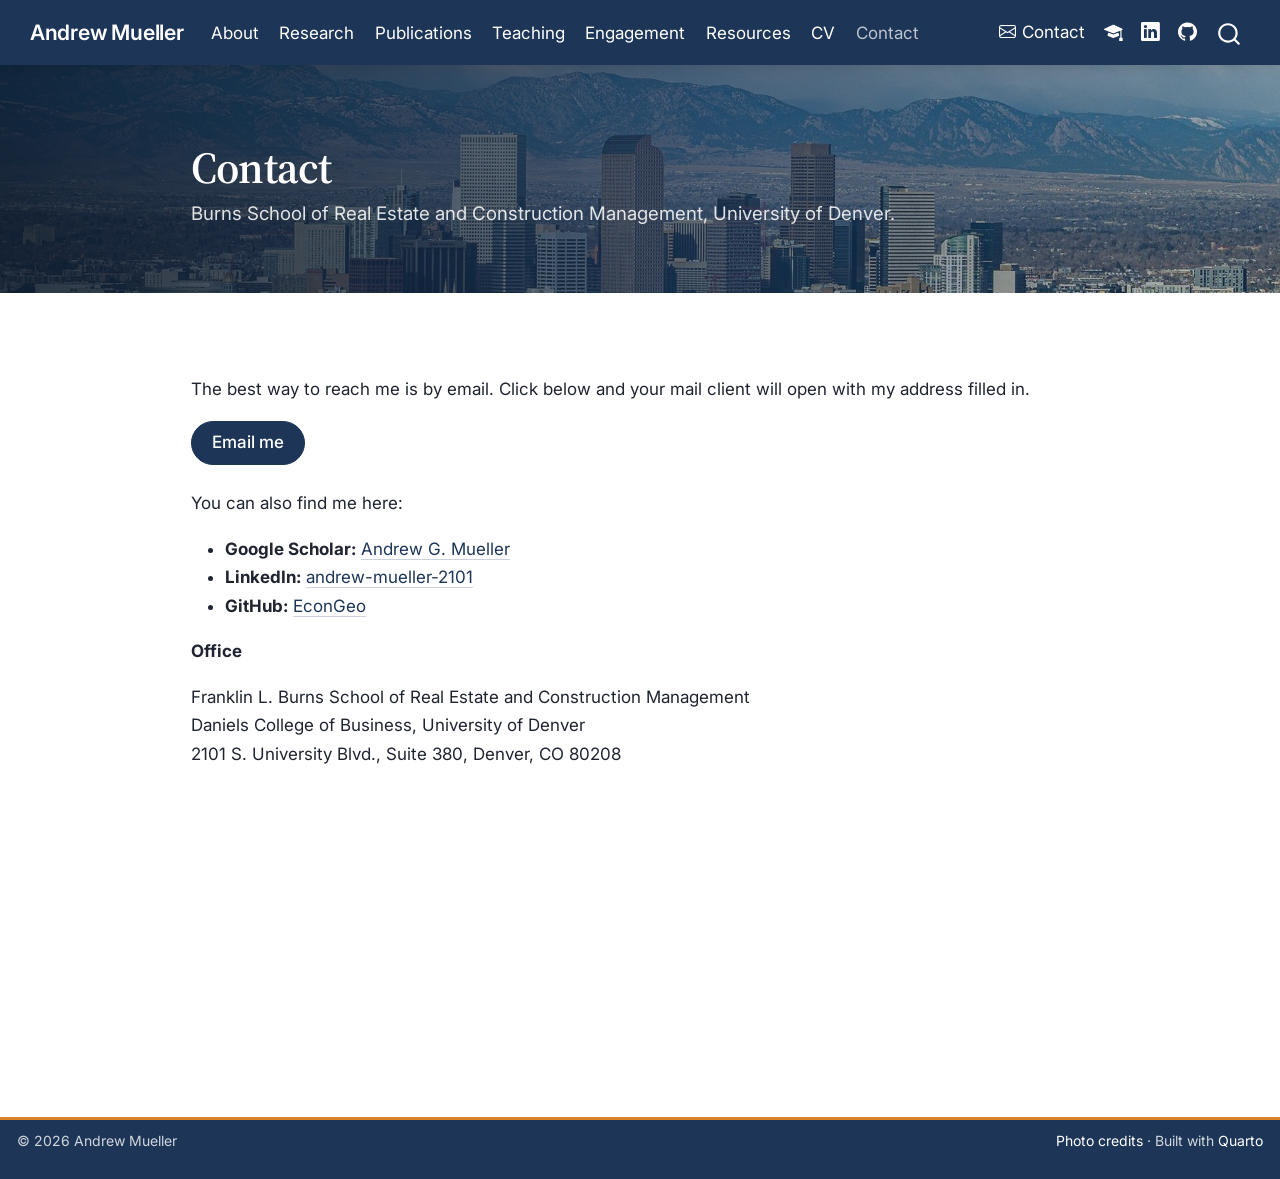
==== contact.html @ 4ab1f9d7 "Built site for gh-pages" ====
<!DOCTYPE html>
<html xmlns="http://www.w3.org/1999/xhtml" lang="en" xml:lang="en"><head>

<meta charset="utf-8">
<meta name="generator" content="quarto-1.9.37">

<meta name="viewport" content="width=device-width, initial-scale=1.0, user-scalable=yes">


<title>Contact – Andrew Mueller</title>
<style>
/* Default styles provided by pandoc.
** See https://pandoc.org/MANUAL.html#variables-for-html for config info.
*/
code{white-space: pre-wrap;}
span.smallcaps{font-variant: small-caps;}
div.columns{display: flex; gap: min(4vw, 1.5em);}
div.column{flex: auto; overflow-x: auto;}
div.hanging-indent{margin-left: 1.5em; text-indent: -1.5em;}
ul.task-list{list-style: none;}
ul.task-list li input[type="checkbox"] {
  width: 0.8em;
  margin: 0 0.8em 0.2em -1em; /* quarto-specific, see https://github.com/quarto-dev/quarto-cli/issues/4556 */ 
  vertical-align: middle;
}
</style>


<script src="site_libs/quarto-nav/quarto-nav.js"></script>
<script src="site_libs/clipboard/clipboard.min.js"></script>
<script src="site_libs/quarto-search/autocomplete.umd.js"></script>
<script src="site_libs/quarto-search/fuse.min.js"></script>
<script src="site_libs/quarto-search/quarto-search.js"></script>
<meta name="quarto:offset" content="./">
<script src="site_libs/quarto-html/quarto.js" type="module"></script>
<script src="site_libs/quarto-html/tabsets/tabsets.js" type="module"></script>
<script src="site_libs/quarto-html/popper.min.js"></script>
<script src="site_libs/quarto-html/tippy.umd.min.js"></script>
<script src="site_libs/quarto-html/anchor.min.js"></script>
<link href="site_libs/quarto-html/tippy.css" rel="stylesheet">
<link href="site_libs/quarto-html/quarto-syntax-highlighting-7f8f88aac4f3542376d5c11b86a4c14d.css" rel="stylesheet" id="quarto-text-highlighting-styles">
<script src="site_libs/bootstrap/bootstrap.min.js"></script>
<link href="site_libs/bootstrap/bootstrap-icons.css" rel="stylesheet">
<link href="site_libs/bootstrap/bootstrap-afe089b272eef4ef8bd81dc0bfa62de6.min.css" rel="stylesheet" append-hash="true" id="quarto-bootstrap" data-mode="light">
<script id="quarto-search-options" type="application/json">{
  "location": "navbar",
  "copy-button": false,
  "collapse-after": 3,
  "panel-placement": "end",
  "type": "overlay",
  "limit": 50,
  "keyboard-shortcut": [
    "f",
    "/",
    "s"
  ],
  "show-item-context": false,
  "language": {
    "search-no-results-text": "No results",
    "search-matching-documents-text": "matching documents",
    "search-copy-link-title": "Copy link to search",
    "search-hide-matches-text": "Hide additional matches",
    "search-more-match-text": "more match in this document",
    "search-more-matches-text": "more matches in this document",
    "search-clear-button-title": "Clear",
    "search-text-placeholder": "",
    "search-detached-cancel-button-title": "Cancel",
    "search-submit-button-title": "Submit",
    "search-label": "Search"
  }
}</script>
<style>

      .quarto-title-block .quarto-title-banner {
        background-image: url(assets/img/hero-denver.jpg);
background-size: cover;
      }
</style>
<link rel="preconnect" href="https://fonts.googleapis.com">
<link rel="preconnect" href="https://fonts.gstatic.com" crossorigin="">
<link href="https://fonts.googleapis.com/css2?family=Inter:wght@400;500;600;700&amp;family=Source+Serif+4:opsz,wght@8..60,400;8..60,600;8..60,700&amp;display=swap" rel="stylesheet">


</head>

<body class="nav-fixed fullcontent quarto-light">

<div id="quarto-search-results"></div>
  <header id="quarto-header" class="headroom fixed-top quarto-banner">
    <nav class="navbar navbar-expand-lg " data-bs-theme="dark">
      <div class="navbar-container container-fluid">
      <div class="navbar-brand-container mx-auto">
    <a class="navbar-brand" href="./index.html">
    <span class="navbar-title">Andrew Mueller</span>
    </a>
  </div>
            <div id="quarto-search" class="" title="Search"></div>
          <button class="navbar-toggler" type="button" data-bs-toggle="collapse" data-bs-target="#navbarCollapse" aria-controls="navbarCollapse" role="menu" aria-expanded="false" aria-label="Toggle navigation" onclick="if (window.quartoToggleHeadroom) { window.quartoToggleHeadroom(); }">
  <span class="navbar-toggler-icon"></span>
</button>
          <div class="collapse navbar-collapse" id="navbarCollapse">
            <ul class="navbar-nav navbar-nav-scroll me-auto">
  <li class="nav-item">
    <a class="nav-link" href="./index.html"> 
<span class="menu-text">About</span></a>
  </li>  
  <li class="nav-item">
    <a class="nav-link" href="./research.html"> 
<span class="menu-text">Research</span></a>
  </li>  
  <li class="nav-item">
    <a class="nav-link" href="./publications.html"> 
<span class="menu-text">Publications</span></a>
  </li>  
  <li class="nav-item">
    <a class="nav-link" href="./teaching.html"> 
<span class="menu-text">Teaching</span></a>
  </li>  
  <li class="nav-item">
    <a class="nav-link" href="./engagement.html"> 
<span class="menu-text">Engagement</span></a>
  </li>  
  <li class="nav-item">
    <a class="nav-link" href="./resources.html"> 
<span class="menu-text">Resources</span></a>
  </li>  
  <li class="nav-item">
    <a class="nav-link" href="./cv.html"> 
<span class="menu-text">CV</span></a>
  </li>  
  <li class="nav-item">
    <a class="nav-link active" href="./contact.html" aria-current="page"> 
<span class="menu-text">Contact</span></a>
  </li>  
</ul>
            <ul class="navbar-nav navbar-nav-scroll ms-auto">
  <li class="nav-item">
    <a class="nav-link" href="./contact.html"> <i class="bi bi-envelope" role="img" aria-label="Contact">
</i> 
<span class="menu-text">Contact</span></a>
  </li>  
  <li class="nav-item compact">
    <a class="nav-link" href="https://scholar.google.com/citations?user=fwxVfEAAAAAJ&amp;hl=en"> <i class="bi bi-mortarboard-fill" role="img" aria-label="Google Scholar">
</i> 
<span class="menu-text"></span></a>
  </li>  
  <li class="nav-item compact">
    <a class="nav-link" href="https://www.linkedin.com/in/andrew-mueller-2101"> <i class="bi bi-linkedin" role="img" aria-label="LinkedIn">
</i> 
<span class="menu-text"></span></a>
  </li>  
  <li class="nav-item compact">
    <a class="nav-link" href="https://github.com/EconGeo"> <i class="bi bi-github" role="img" aria-label="GitHub">
</i> 
<span class="menu-text"></span></a>
  </li>  
</ul>
          </div> <!-- /navcollapse -->
            <div class="quarto-navbar-tools">
</div>
      </div> <!-- /container-fluid -->
    </nav>
</header>
<!-- content -->
<header id="title-block-header" class="quarto-title-block default page-columns page-full">
  <div class="quarto-title-banner page-columns page-full">
    <div class="quarto-title column-body">
      <h1 class="title">Contact</h1>
            <p class="subtitle lead">Burns School of Real Estate and Construction Management, University of Denver.</p>
                      </div>
  </div>
    
  
  <div class="quarto-title-meta">

      
    
      
    </div>
    
  
  </header><div id="quarto-content" class="quarto-container page-columns page-rows-contents page-layout-article page-navbar">
<!-- sidebar -->
<!-- margin-sidebar -->
    
<!-- main -->
<main class="content quarto-banner-title-block" id="quarto-document-content">





<p>The best way to reach me is by email. Click below and your mail client will open with my address filled in.</p>
<p style="margin:0.4rem 0 1.4rem;">
  <a id="email-link" class="btn btn-primary" href="#">Email me</a>
</p>
<script>
  (function () {
    var user = "andrew.mueller", domain = "du.edu";
    document.getElementById("email-link").href = "mailto:" + user + "@" + domain;
  })();
</script>
<p>You can also find me here:</p>
<ul>
<li><strong>Google Scholar:</strong> <a href="https://scholar.google.com/citations?user=fwxVfEAAAAAJ&amp;hl=en">Andrew G. Mueller</a></li>
<li><strong>LinkedIn:</strong> <a href="https://www.linkedin.com/in/andrew-mueller-2101">andrew-mueller-2101</a></li>
<li><strong>GitHub:</strong> <a href="https://github.com/EconGeo">EconGeo</a></li>
</ul>
<p><strong>Office</strong></p>
<p>Franklin L. Burns School of Real Estate and Construction Management<br>
Daniels College of Business, University of Denver<br>
2101 S. University Blvd., Suite 380, Denver, CO 80208</p>



</main> <!-- /main -->
<script id="quarto-html-after-body" type="application/javascript">
  window.document.addEventListener("DOMContentLoaded", function (event) {
    const icon = "";
    const anchorJS = new window.AnchorJS();
    anchorJS.options = {
      placement: 'right',
      icon: icon
    };
    anchorJS.add('.anchored');
    const isCodeAnnotation = (el) => {
      for (const clz of el.classList) {
        if (clz.startsWith('code-annotation-')) {                     
          return true;
        }
      }
      return false;
    }
    const onCopySuccess = function(e) {
      // button target
      const button = e.trigger;
      // don't keep focus
      button.blur();
      // flash "checked"
      button.classList.add('code-copy-button-checked');
      var currentTitle = button.getAttribute("title");
      button.setAttribute("title", "Copied!");
      let tooltip;
      if (window.bootstrap) {
        button.setAttribute("data-bs-toggle", "tooltip");
        button.setAttribute("data-bs-placement", "left");
        button.setAttribute("data-bs-title", "Copied!");
        tooltip = new bootstrap.Tooltip(button, 
          { trigger: "manual", 
            customClass: "code-copy-button-tooltip",
            offset: [0, -8]});
        tooltip.show();    
      }
      setTimeout(function() {
        if (tooltip) {
          tooltip.hide();
          button.removeAttribute("data-bs-title");
          button.removeAttribute("data-bs-toggle");
          button.removeAttribute("data-bs-placement");
        }
        button.setAttribute("title", currentTitle);
        button.classList.remove('code-copy-button-checked');
      }, 1000);
      // clear code selection
      e.clearSelection();
    }
    const getTextToCopy = function(trigger) {
      const outerScaffold = trigger.parentElement.cloneNode(true);
      const codeEl = outerScaffold.querySelector('code');
      for (const childEl of codeEl.children) {
        if (isCodeAnnotation(childEl)) {
          childEl.remove();
        }
      }
      return codeEl.innerText;
    }
    const clipboard = new window.ClipboardJS('.code-copy-button:not([data-in-quarto-modal])', {
      text: getTextToCopy
    });
    clipboard.on('success', onCopySuccess);
    if (window.document.getElementById('quarto-embedded-source-code-modal')) {
      const clipboardModal = new window.ClipboardJS('.code-copy-button[data-in-quarto-modal]', {
        text: getTextToCopy,
        container: window.document.getElementById('quarto-embedded-source-code-modal')
      });
      clipboardModal.on('success', onCopySuccess);
    }
      var localhostRegex = new RegExp(/^(?:http|https):\/\/localhost\:?[0-9]*\//);
      var mailtoRegex = new RegExp(/^mailto:/);
        var filterRegex = new RegExp("https:\/\/www\.drewmueller\.com");
      var isInternal = (href) => {
          return filterRegex.test(href) || localhostRegex.test(href) || mailtoRegex.test(href);
      }
      // Inspect non-navigation links and adorn them if external
     var links = window.document.querySelectorAll('a[href]:not(.nav-link):not(.navbar-brand):not(.toc-action):not(.sidebar-link):not(.sidebar-item-toggle):not(.pagination-link):not(.no-external):not([aria-hidden]):not(.dropdown-item):not(.quarto-navigation-tool):not(.about-link)');
      for (var i=0; i<links.length; i++) {
        const link = links[i];
        if (!isInternal(link.href)) {
          // undo the damage that might have been done by quarto-nav.js in the case of
          // links that we want to consider external
          if (link.dataset.originalHref !== undefined) {
            link.href = link.dataset.originalHref;
          }
            // target, if specified
            link.setAttribute("target", "_blank");
            if (link.getAttribute("rel") === null) {
              link.setAttribute("rel", "noopener");
            }
        }
      }
    function tippyHover(el, contentFn, onTriggerFn, onUntriggerFn) {
      const config = {
        allowHTML: true,
        maxWidth: 500,
        delay: 100,
        arrow: false,
        appendTo: function(el) {
            return el.parentElement;
        },
        interactive: true,
        interactiveBorder: 10,
        theme: 'quarto',
        placement: 'bottom-start',
      };
      if (contentFn) {
        config.content = contentFn;
      }
      if (onTriggerFn) {
        config.onTrigger = onTriggerFn;
      }
      if (onUntriggerFn) {
        config.onUntrigger = onUntriggerFn;
      }
      window.tippy(el, config); 
    }
    const noterefs = window.document.querySelectorAll('a[role="doc-noteref"]');
    for (var i=0; i<noterefs.length; i++) {
      const ref = noterefs[i];
      tippyHover(ref, function() {
        // use id or data attribute instead here
        let href = ref.getAttribute('data-footnote-href') || ref.getAttribute('href');
        try { href = new URL(href).hash; } catch {}
        const id = href.replace(/^#\/?/, "");
        const note = window.document.getElementById(id);
        if (note) {
          return note.innerHTML;
        } else {
          return "";
        }
      });
    }
    const xrefs = window.document.querySelectorAll('a.quarto-xref');
    const processXRef = (id, note) => {
      // Strip column container classes
      const stripColumnClz = (el) => {
        el.classList.remove("page-full", "page-columns");
        if (el.children) {
          for (const child of el.children) {
            stripColumnClz(child);
          }
        }
      }
      stripColumnClz(note)
      if (id === null || id.startsWith('sec-')) {
        // Special case sections, only their first couple elements
        const container = document.createElement("div");
        if (note.children && note.children.length > 2) {
          container.appendChild(note.children[0].cloneNode(true));
          for (let i = 1; i < note.children.length; i++) {
            const child = note.children[i];
            if (child.tagName === "P" && child.innerText === "") {
              continue;
            } else {
              container.appendChild(child.cloneNode(true));
              break;
            }
          }
          if (window.Quarto?.typesetMath) {
            window.Quarto.typesetMath(container);
          }
          return container.innerHTML
        } else {
          if (window.Quarto?.typesetMath) {
            window.Quarto.typesetMath(note);
          }
          return note.innerHTML;
        }
      } else {
        // Remove any anchor links if they are present
        const anchorLink = note.querySelector('a.anchorjs-link');
        if (anchorLink) {
          anchorLink.remove();
        }
        if (window.Quarto?.typesetMath) {
          window.Quarto.typesetMath(note);
        }
        if (note.classList.contains("callout")) {
          return note.outerHTML;
        } else {
          return note.innerHTML;
        }
      }
    }
    for (var i=0; i<xrefs.length; i++) {
      const xref = xrefs[i];
      tippyHover(xref, undefined, function(instance) {
        instance.disable();
        let url = xref.getAttribute('href');
        let hash = undefined; 
        if (url.startsWith('#')) {
          hash = url;
        } else {
          try { hash = new URL(url).hash; } catch {}
        }
        if (hash) {
          const id = hash.replace(/^#\/?/, "");
          const note = window.document.getElementById(id);
          if (note !== null) {
            try {
              const html = processXRef(id, note.cloneNode(true));
              instance.setContent(html);
            } finally {
              instance.enable();
              instance.show();
            }
          } else {
            // See if we can fetch this
            fetch(url.split('#')[0])
            .then(res => res.text())
            .then(html => {
              const parser = new DOMParser();
              const htmlDoc = parser.parseFromString(html, "text/html");
              const note = htmlDoc.getElementById(id);
              if (note !== null) {
                const html = processXRef(id, note);
                instance.setContent(html);
              } 
            }).finally(() => {
              instance.enable();
              instance.show();
            });
          }
        } else {
          // See if we can fetch a full url (with no hash to target)
          // This is a special case and we should probably do some content thinning / targeting
          fetch(url)
          .then(res => res.text())
          .then(html => {
            const parser = new DOMParser();
            const htmlDoc = parser.parseFromString(html, "text/html");
            const note = htmlDoc.querySelector('main.content');
            if (note !== null) {
              // This should only happen for chapter cross references
              // (since there is no id in the URL)
              // remove the first header
              if (note.children.length > 0 && note.children[0].tagName === "HEADER") {
                note.children[0].remove();
              }
              const html = processXRef(null, note);
              instance.setContent(html);
            } 
          }).finally(() => {
            instance.enable();
            instance.show();
          });
        }
      }, function(instance) {
      });
    }
        let selectedAnnoteEl;
        const selectorForAnnotation = ( cell, annotation) => {
          let cellAttr = 'data-code-cell="' + cell + '"';
          let lineAttr = 'data-code-annotation="' +  annotation + '"';
          const selector = 'span[' + cellAttr + '][' + lineAttr + ']';
          return selector;
        }
        const selectCodeLines = (annoteEl) => {
          const doc = window.document;
          const targetCell = annoteEl.getAttribute("data-target-cell");
          const targetAnnotation = annoteEl.getAttribute("data-target-annotation");
          const annoteSpan = window.document.querySelector(selectorForAnnotation(targetCell, targetAnnotation));
          const lines = annoteSpan.getAttribute("data-code-lines").split(",");
          const lineIds = lines.map((line) => {
            return targetCell + "-" + line;
          })
          let top = null;
          let height = null;
          let parent = null;
          if (lineIds.length > 0) {
              //compute the position of the single el (top and bottom and make a div)
              const el = window.document.getElementById(lineIds[0]);
              top = el.offsetTop;
              height = el.offsetHeight;
              parent = el.parentElement.parentElement;
            if (lineIds.length > 1) {
              const lastEl = window.document.getElementById(lineIds[lineIds.length - 1]);
              const bottom = lastEl.offsetTop + lastEl.offsetHeight;
              height = bottom - top;
            }
            if (top !== null && height !== null && parent !== null) {
              // cook up a div (if necessary) and position it 
              let div = window.document.getElementById("code-annotation-line-highlight");
              if (div === null) {
                div = window.document.createElement("div");
                div.setAttribute("id", "code-annotation-line-highlight");
                div.style.position = 'absolute';
                parent.appendChild(div);
              }
              div.style.top = top - 2 + "px";
              div.style.height = height + 4 + "px";
              div.style.left = 0;
              let gutterDiv = window.document.getElementById("code-annotation-line-highlight-gutter");
              if (gutterDiv === null) {
                gutterDiv = window.document.createElement("div");
                gutterDiv.setAttribute("id", "code-annotation-line-highlight-gutter");
                gutterDiv.style.position = 'absolute';
                const codeCell = window.document.getElementById(targetCell);
                const gutter = codeCell.querySelector('.code-annotation-gutter');
                gutter.appendChild(gutterDiv);
              }
              gutterDiv.style.top = top - 2 + "px";
              gutterDiv.style.height = height + 4 + "px";
            }
            selectedAnnoteEl = annoteEl;
          }
        };
        const unselectCodeLines = () => {
          const elementsIds = ["code-annotation-line-highlight", "code-annotation-line-highlight-gutter"];
          elementsIds.forEach((elId) => {
            const div = window.document.getElementById(elId);
            if (div) {
              div.remove();
            }
          });
          selectedAnnoteEl = undefined;
        };
          // Handle positioning of the toggle
      window.addEventListener(
        "resize",
        throttle(() => {
          elRect = undefined;
          if (selectedAnnoteEl) {
            selectCodeLines(selectedAnnoteEl);
          }
        }, 10)
      );
      function throttle(fn, ms) {
      let throttle = false;
      let timer;
        return (...args) => {
          if(!throttle) { // first call gets through
              fn.apply(this, args);
              throttle = true;
          } else { // all the others get throttled
              if(timer) clearTimeout(timer); // cancel #2
              timer = setTimeout(() => {
                fn.apply(this, args);
                timer = throttle = false;
              }, ms);
          }
        };
      }
        // Attach click handler to the DT
        const annoteDls = window.document.querySelectorAll('dt[data-target-cell]');
        for (const annoteDlNode of annoteDls) {
          annoteDlNode.addEventListener('click', (event) => {
            const clickedEl = event.target;
            if (clickedEl !== selectedAnnoteEl) {
              unselectCodeLines();
              const activeEl = window.document.querySelector('dt[data-target-cell].code-annotation-active');
              if (activeEl) {
                activeEl.classList.remove('code-annotation-active');
              }
              selectCodeLines(clickedEl);
              clickedEl.classList.add('code-annotation-active');
            } else {
              // Unselect the line
              unselectCodeLines();
              clickedEl.classList.remove('code-annotation-active');
            }
          });
        }
    const findCites = (el) => {
      const parentEl = el.parentElement;
      if (parentEl) {
        const cites = parentEl.dataset.cites;
        if (cites) {
          return {
            el,
            cites: cites.split(' ')
          };
        } else {
          return findCites(el.parentElement)
        }
      } else {
        return undefined;
      }
    };
    var bibliorefs = window.document.querySelectorAll('a[role="doc-biblioref"]');
    for (var i=0; i<bibliorefs.length; i++) {
      const ref = bibliorefs[i];
      const citeInfo = findCites(ref);
      if (citeInfo) {
        tippyHover(citeInfo.el, function() {
          var popup = window.document.createElement('div');
          citeInfo.cites.forEach(function(cite) {
            var citeDiv = window.document.createElement('div');
            citeDiv.classList.add('hanging-indent');
            citeDiv.classList.add('csl-entry');
            var biblioDiv = window.document.getElementById('ref-' + cite);
            if (biblioDiv) {
              citeDiv.innerHTML = biblioDiv.innerHTML;
            }
            popup.appendChild(citeDiv);
          });
          return popup.innerHTML;
        });
      }
    }
  });
  </script>
</div> <!-- /content -->
<footer class="footer">
  <div class="nav-footer">
    <div class="nav-footer-left">
<p>© 2026 Andrew Mueller</p>
</div>   
    <div class="nav-footer-center">
      &nbsp;
    </div>
    <div class="nav-footer-right">
<p><a href="./photo-credits.html">Photo credits</a> · Built with <a href="https://quarto.org">Quarto</a></p>
</div>
  </div>
</footer>
<script>
(function () {
  if (!("IntersectionObserver" in window)) return;
  if (window.matchMedia("(prefers-reduced-motion: reduce)").matches) return;
  var els = document.querySelectorAll(".theme-card, .paper-card, .pub, .course-card, .feature, .tl-item, .project-link, .stat");
  var io = new IntersectionObserver(function (entries) {
    entries.forEach(function (e) {
      if (e.isIntersecting) { e.target.classList.add("revealed"); io.unobserve(e.target); }
    });
  }, { rootMargin: "0px 0px -40px 0px" });
  els.forEach(function (el) {
    if (el.getBoundingClientRect().top < window.innerHeight) return;
    el.classList.add("reveal-ready"); io.observe(el);
  });
})();
</script>




</body></html>
---- site_libs/quarto-html/tippy.css ----
.tippy-box[data-animation=fade][data-state=hidden]{opacity:0}[data-tippy-root]{max-width:calc(100vw - 10px)}.tippy-box{position:relative;background-color:#333;color:#fff;border-radius:4px;font-size:14px;line-height:1.4;white-space:normal;outline:0;transition-property:transform,visibility,opacity}.tippy-box[data-placement^=top]>.tippy-arrow{bottom:0}.tippy-box[data-placement^=top]>.tippy-arrow:before{bottom:-7px;left:0;border-width:8px 8px 0;border-top-color:initial;transform-origin:center top}.tippy-box[data-placement^=bottom]>.tippy-arrow{top:0}.tippy-box[data-placement^=bottom]>.tippy-arrow:before{top:-7px;left:0;border-width:0 8px 8px;border-bottom-color:initial;transform-origin:center bottom}.tippy-box[data-placement^=left]>.tippy-arrow{right:0}.tippy-box[data-placement^=left]>.tippy-arrow:before{border-width:8px 0 8px 8px;border-left-color:initial;right:-7px;transform-origin:center left}.tippy-box[data-placement^=right]>.tippy-arrow{left:0}.tippy-box[data-placement^=right]>.tippy-arrow:before{left:-7px;border-width:8px 8px 8px 0;border-right-color:initial;transform-origin:center right}.tippy-box[data-inertia][data-state=visible]{transition-timing-function:cubic-bezier(.54,1.5,.38,1.11)}.tippy-arrow{width:16px;height:16px;color:#333}.tippy-arrow:before{content:"";position:absolute;border-color:transparent;border-style:solid}.tippy-content{position:relative;padding:5px 9px;z-index:1}
---- site_libs/quarto-html/quarto-syntax-highlighting-7f8f88aac4f3542376d5c11b86a4c14d.css ----
/* quarto syntax highlight colors */
:root {
  --quarto-hl-ot-color: #003B4F;
  --quarto-hl-at-color: #657422;
  --quarto-hl-ss-color: #20794D;
  --quarto-hl-an-color: #5E5E5E;
  --quarto-hl-fu-color: #4758AB;
  --quarto-hl-st-color: #20794D;
  --quarto-hl-cf-color: #003B4F;
  --quarto-hl-op-color: #5E5E5E;
  --quarto-hl-er-color: #AD0000;
  --quarto-hl-bn-color: #AD0000;
  --quarto-hl-al-color: #AD0000;
  --quarto-hl-va-color: #111111;
  --quarto-hl-bu-color: inherit;
  --quarto-hl-ex-color: inherit;
  --quarto-hl-pp-color: #AD0000;
  --quarto-hl-in-color: #5E5E5E;
  --quarto-hl-vs-color: #20794D;
  --quarto-hl-wa-color: #5E5E5E;
  --quarto-hl-do-color: #5E5E5E;
  --quarto-hl-im-color: #00769E;
  --quarto-hl-ch-color: #20794D;
  --quarto-hl-dt-color: #AD0000;
  --quarto-hl-fl-color: #AD0000;
  --quarto-hl-co-color: #5E5E5E;
  --quarto-hl-cv-color: #5E5E5E;
  --quarto-hl-cn-color: #8f5902;
  --quarto-hl-sc-color: #5E5E5E;
  --quarto-hl-dv-color: #AD0000;
  --quarto-hl-kw-color: #003B4F;
}

/* other quarto variables */
:root {
  --quarto-font-monospace: SFMono-Regular, Menlo, Monaco, Consolas, "Liberation Mono", "Courier New", monospace;
}

/* syntax highlight based on Pandoc's rules */
pre > code.sourceCode > span {
  color: #003B4F;
}

code.sourceCode > span {
  color: #003B4F;
}

div.sourceCode,
div.sourceCode pre.sourceCode {
  color: #003B4F;
}

/* Normal */
code span {
  color: #003B4F;
}

/* Alert */
code span.al {
  color: #AD0000;
  font-style: inherit;
}

/* Annotation */
code span.an {
  color: #5E5E5E;
  font-style: inherit;
}

/* Attribute */
code span.at {
  color: #657422;
  font-style: inherit;
}

/* BaseN */
code span.bn {
  color: #AD0000;
  font-style: inherit;
}

/* BuiltIn */
code span.bu {
  font-style: inherit;
}

/* ControlFlow */
code span.cf {
  color: #003B4F;
  font-weight: bold;
  font-style: inherit;
}

/* Char */
code span.ch {
  color: #20794D;
  font-style: inherit;
}

/* Constant */
code span.cn {
  color: #8f5902;
  font-style: inherit;
}

/* Comment */
code span.co {
  color: #5E5E5E;
  font-style: inherit;
}

/* CommentVar */
code span.cv {
  color: #5E5E5E;
  font-style: italic;
}

/* Documentation */
code span.do {
  color: #5E5E5E;
  font-style: italic;
}

/* DataType */
code span.dt {
  color: #AD0000;
  font-style: inherit;
}

/* DecVal */
code span.dv {
  color: #AD0000;
  font-style: inherit;
}

/* Error */
code span.er {
  color: #AD0000;
  font-style: inherit;
}

/* Extension */
code span.ex {
  font-style: inherit;
}

/* Float */
code span.fl {
  color: #AD0000;
  font-style: inherit;
}

/* Function */
code span.fu {
  color: #4758AB;
  font-style: inherit;
}

/* Import */
code span.im {
  color: #00769E;
  font-style: inherit;
}

/* Information */
code span.in {
  color: #5E5E5E;
  font-style: inherit;
}

/* Keyword */
code span.kw {
  color: #003B4F;
  font-weight: bold;
  font-style: inherit;
}

/* Operator */
code span.op {
  color: #5E5E5E;
  font-style: inherit;
}

/* Other */
code span.ot {
  color: #003B4F;
  font-style: inherit;
}

/* Preprocessor */
code span.pp {
  color: #AD0000;
  font-style: inherit;
}

/* SpecialChar */
code span.sc {
  color: #5E5E5E;
  font-style: inherit;
}

/* SpecialString */
code span.ss {
  color: #20794D;
  font-style: inherit;
}

/* String */
code span.st {
  color: #20794D;
  font-style: inherit;
}

/* Variable */
code span.va {
  color: #111111;
  font-style: inherit;
}

/* VerbatimString */
code span.vs {
  color: #20794D;
  font-style: inherit;
}

/* Warning */
code span.wa {
  color: #5E5E5E;
  font-style: italic;
}

.prevent-inlining {
  content: "</";
}

/*# sourceMappingURL=789ad8cd35626ba772517505b42a116e.css.map */
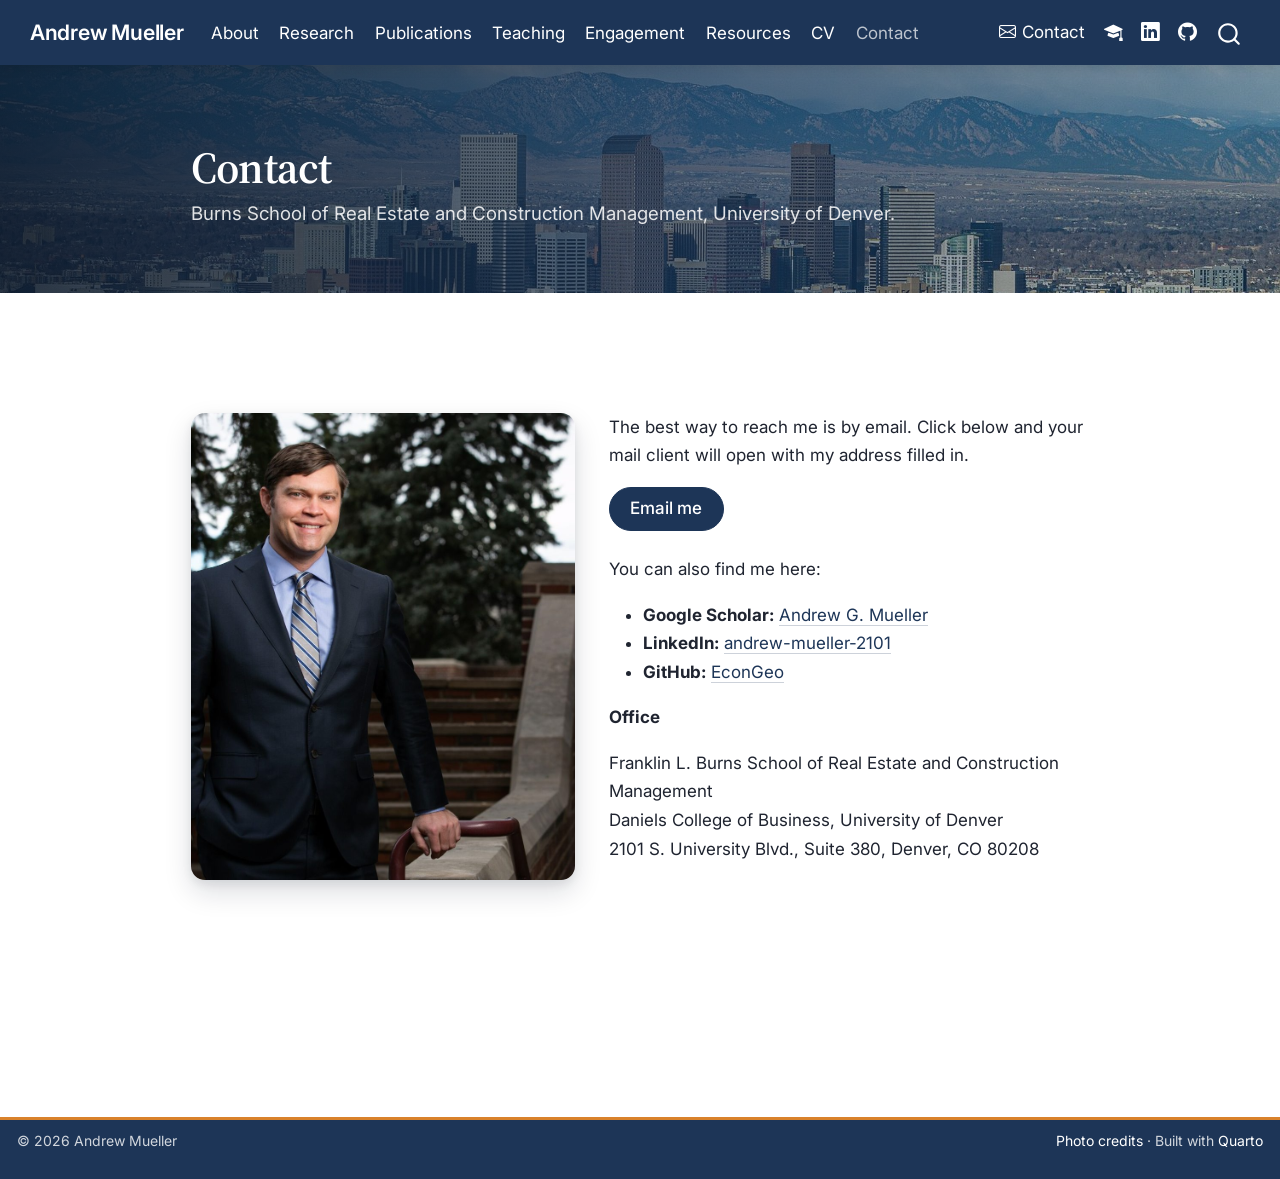
==== commit f4371796: "Built site for gh-pages" ====
--- a/contact.html
+++ b/contact.html
@@ -41,7 +41,7 @@
 <link href="site_libs/quarto-html/quarto-syntax-highlighting-7f8f88aac4f3542376d5c11b86a4c14d.css" rel="stylesheet" id="quarto-text-highlighting-styles">
 <script src="site_libs/bootstrap/bootstrap.min.js"></script>
 <link href="site_libs/bootstrap/bootstrap-icons.css" rel="stylesheet">
-<link href="site_libs/bootstrap/bootstrap-afe089b272eef4ef8bd81dc0bfa62de6.min.css" rel="stylesheet" append-hash="true" id="quarto-bootstrap" data-mode="light">
+<link href="site_libs/bootstrap/bootstrap-1896621a7cc0ed269fca82c60826db6a.min.css" rel="stylesheet" append-hash="true" id="quarto-bootstrap" data-mode="light">
 <script id="quarto-search-options" type="application/json">{
   "location": "navbar",
   "copy-button": false,
@@ -190,6 +190,11 @@
 
 
 
+<div class="feature">
+<div class="feature-img contact-photo" style="background-image: url('assets/img/portrait.jpg');">
+
+</div>
+<div>
 <p>The best way to reach me is by email. Click below and your mail client will open with my address filled in.</p>
 <p style="margin:0.4rem 0 1.4rem;">
   <a id="email-link" class="btn btn-primary" href="#">Email me</a>
@@ -210,6 +215,8 @@
 <p>Franklin L. Burns School of Real Estate and Construction Management<br>
 Daniels College of Business, University of Denver<br>
 2101 S. University Blvd., Suite 380, Denver, CO 80208</p>
+</div>
+</div>
 
 
 
